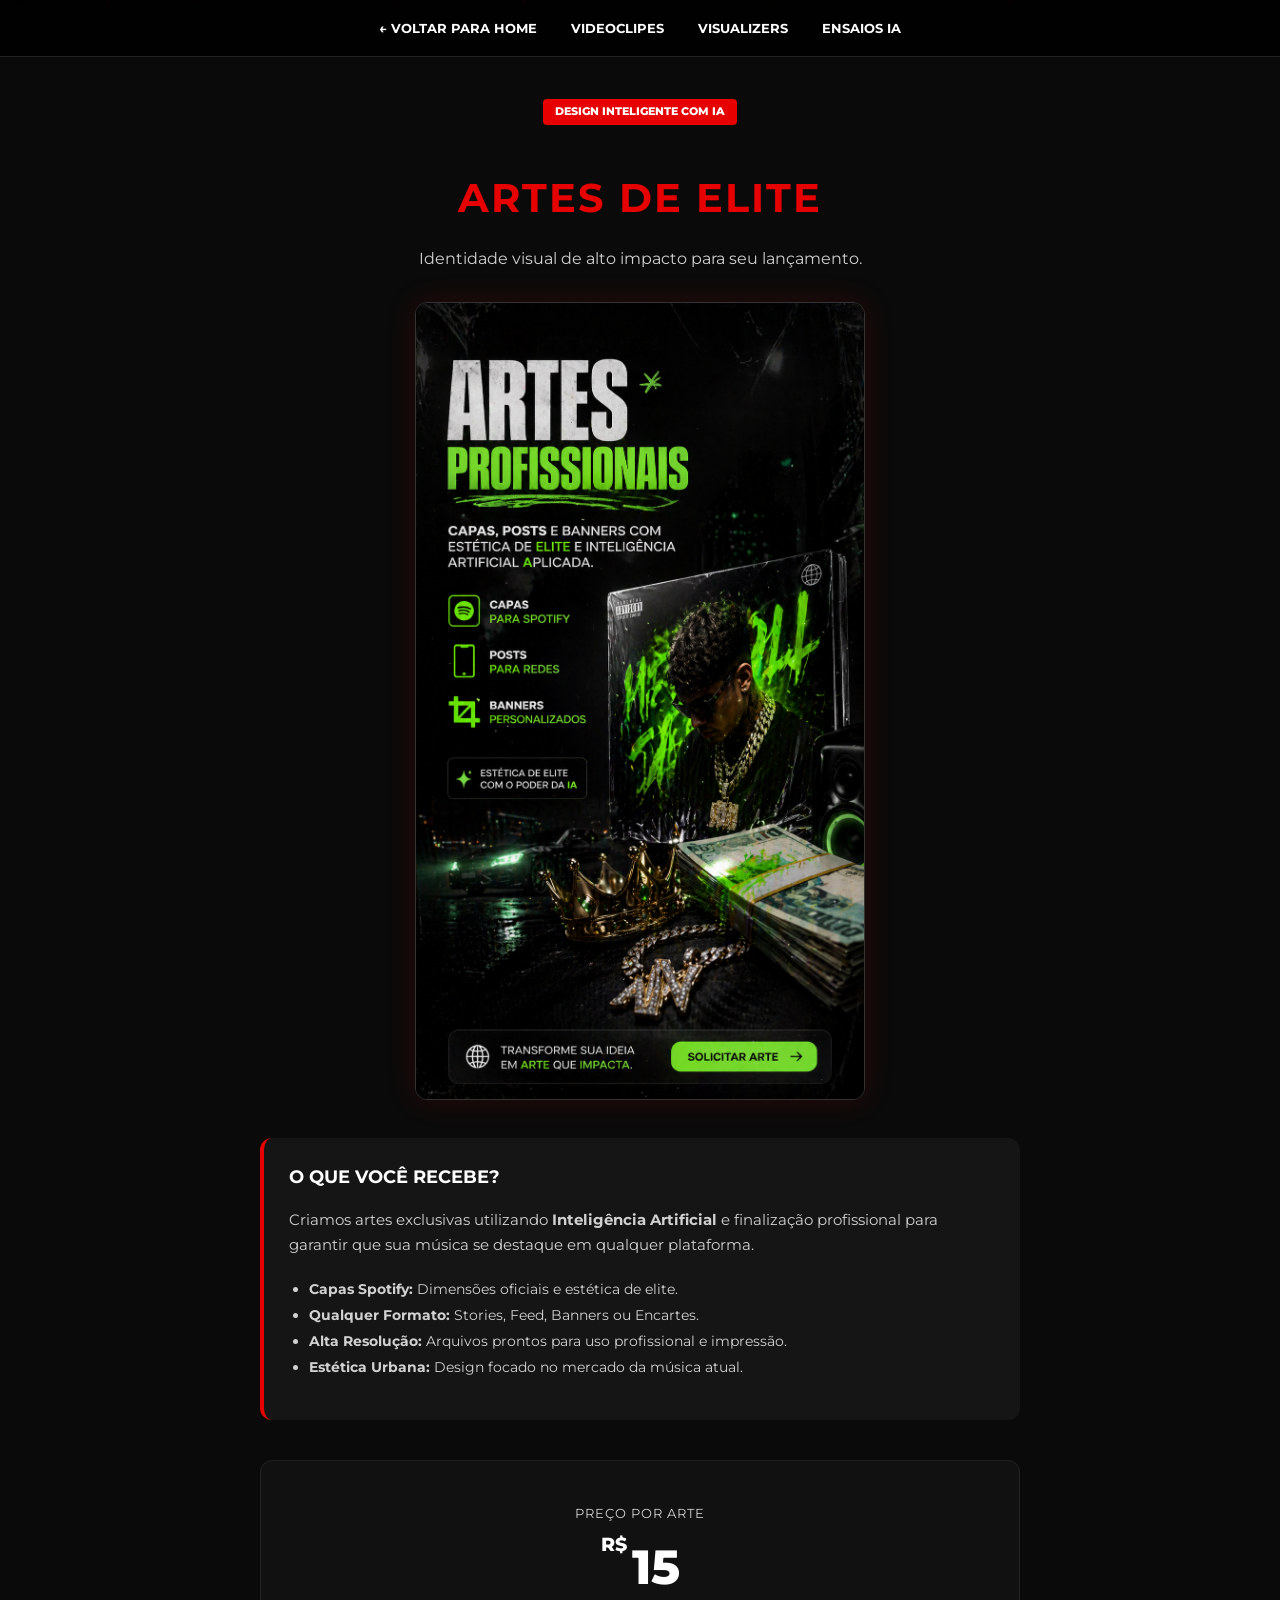
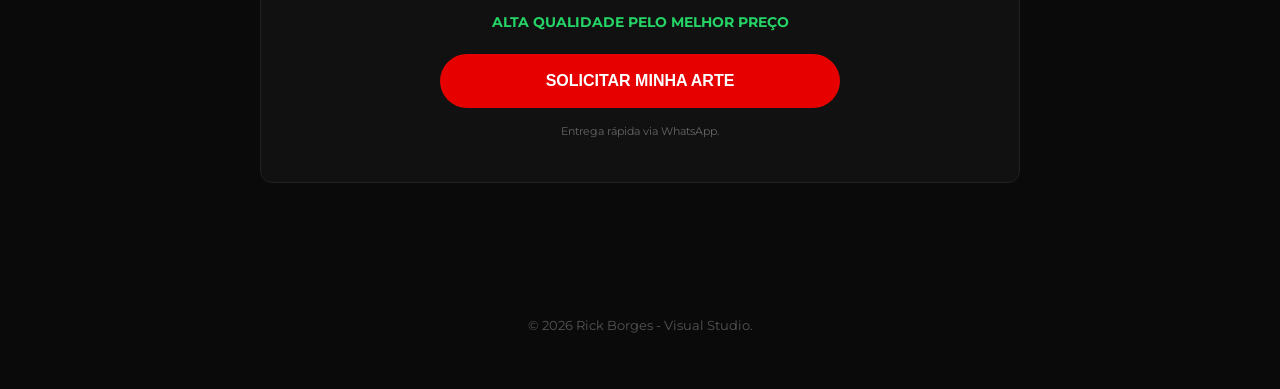
==== artes-elite.html @ 5bdfc6e2 "Add files via upload" ====
<!DOCTYPE html>
<html lang="pt-br">
<head>
    <meta charset="UTF-8">
    <meta name="viewport" content="width=device-width, initial-scale=1.0">
    <title>Artes de Elite - Rick Borges</title>
    <link rel="stylesheet" href="style.css">
    <link href="https://fonts.googleapis.com/css2?family=Montserrat:wght@400;700;800&display=swap" rel="stylesheet">
    
    <script>
    !function(f,b,e,v,n,t,s)
    {if(f.fbq)return;n=f.fbq=function(){n.callMethod?
    n.callMethod.apply(n,arguments):n.queue.push(arguments)};
    if(!f._fbq)f._fbq=n;n.push=n;n.loaded=!0;n.version='2.0';
    n.queue=[];t=b.createElement(e);t.async=!0;
    t.src=v;s=b.getElementsByTagName(e)[0];
    s.parentNode.insertBefore(t,s)}(window, document,'script',
    'https://connect.facebook.net/en_US/fbevents.js');
    fbq('init', '831647356068561');
    fbq('track', 'PageView');
    </script>

    <style>
        .landing-container {
            text-align: center;
            padding: 40px 20px;
            max-width: 800px;
            margin: 0 auto;
        }

        .image-showcase {
            margin: 0 auto 30px;
            max-width: 450px;
        }

        .image-showcase img {
            width: 100%;
            border-radius: 12px;
            border: 1px solid #333;
            box-shadow: 0 0 30px rgba(230,0,0,0.15);
        }

        .highlight-tag {
            display: inline-block;
            background: var(--accent-color);
            color: white;
            padding: 4px 12px;
            border-radius: 4px;
            font-size: 0.7rem;
            font-weight: 800;
            margin-bottom: 15px;
            text-transform: uppercase;
        }

        .content-box {
            text-align: left;
            background: var(--surface-color);
            padding: 25px;
            border-radius: 12px;
            border-left: 4px solid var(--accent-color);
        }

        @media (max-width: 768px) {
            .image-showcase { max-width: 300px; }
            .landing-container { padding: 20px 15px; }
        }
    </style>
</head>
<body>

    <div id="particle-container"></div>

    <nav>
        <a href="index.html">← Voltar para Home</a>
        <a href="videoclipes.html">Videoclipes</a>
        <a href="visualizers.html">Visualizers</a>
        <a href="ensaios-ia.html">Ensaios IA</a>
    </nav>

    <main class="landing-container">
        
        <span class="highlight-tag">Design Inteligente com IA</span>
        <h1 style="color: var(--accent-color); font-size: 2.5rem; text-transform: uppercase; letter-spacing: 2px; margin-bottom: 10px;">Artes de Elite</h1>
        <p style="color: var(--secondary-text-color); font-size: 1rem; margin-bottom: 30px;">Identidade visual de alto impacto para seu lançamento.</p>

        <div class="image-showcase">
            <img src="img2.png" alt="Exemplo de Arte Profissional">
        </div>

        <div class="content-box">
            <h3 style="margin-top: 0; font-size: 1.1rem; text-transform: uppercase;">O que você recebe?</h3>
            
            <p style="color: var(--secondary-text-color); font-size: 0.95rem; line-height: 1.6; margin-bottom: 20px;">
                Criamos artes exclusivas utilizando <strong>Inteligência Artificial</strong> e finalização profissional para garantir que sua música se destaque em qualquer plataforma.
            </p>

            <ul style="color: var(--secondary-text-color); padding-left: 20px; font-size: 0.9rem; line-height: 1.8;">
                <li><strong>Capas Spotify:</strong> Dimensões oficiais e estética de elite.</li>
                <li><strong>Qualquer Formato:</strong> Stories, Feed, Banners ou Encartes.</li>
                <li><strong>Alta Resolução:</strong> Arquivos prontos para uso profissional e impressão.</li>
                <li><strong>Estética Urbana:</strong> Design focado no mercado da música atual.</li>
            </ul>
        </div>

        <div style="margin-top: 40px; background: rgba(255,255,255,0.03); padding: 30px; border-radius: 12px; border: 1px solid #222;">
            <p style="text-transform: uppercase; letter-spacing: 1px; font-size: 0.8rem; color: var(--secondary-text-color); margin-bottom: 5px;">Preço por Arte</p>
            <div style="font-size: 3rem; font-weight: 800; color: #fff; margin-bottom: 5px;">
                <span style="font-size: 1.2rem; vertical-align: top; margin-right: 5px;">R$</span>15
            </div>
            <p style="color: var(--whatsapp-color); font-weight: 700; font-size: 0.9rem; margin-top: 0;">ALTA QUALIDADE PELO MELHOR PREÇO</p>
            
            <button onclick="trackWpp('Olá Rick, quero solicitar uma Arte de Elite por R$ 15!')" class="btn-whatsapp" style="padding: 18px; font-size: 1rem; margin-top: 20px; width: 100%; max-width: 400px;">
                SOLICITAR MINHA ARTE
            </button>
            <p style="font-size: 0.7rem; color: #666; margin-top: 15px;">Entrega rápida via WhatsApp.</p>
        </div>

    </main>

    <footer style="margin-top: 40px; text-align: center; color: #555; font-size: 0.8rem;">
        <p>&copy; 2026 Rick Borges - Visual Studio.</p>
    </footer>

    <script>
        function trackWpp(mensagem) {
            const numero = "5533998544308";
            const url = "https://wa.me/" + numero + "?text=" + encodeURIComponent(mensagem);
            if (typeof fbq !== 'undefined') {
                fbq('track', 'Lead');
            }
            setTimeout(function() { window.open(url, '_blank'); }, 400); 
        }

        function createParticles() {
            const container = document.getElementById('particle-container');
            if (!container) return;
            for (let i = 0; i < 15; i++) {
                const p = document.createElement('div');
                p.className = 'particle';
                const size = Math.random() * 3 + 2 + 'px';
                p.style.width = size; p.style.height = size;
                p.style.left = Math.random() * 100 + 'vw';
                p.style.setProperty('--duration', Math.random() * 8 + 4 + 's');
                container.appendChild(p);
            }
        }
        createParticles();
    </script>
</body>
</html>
---- style.css ----
:root {
    --background-color: #0a0a0a;
    --surface-color: #151515;
    --primary-text-color: #ffffff;
    --secondary-text-color: #d1d1d1;
    --accent-color: #e60000;
    --whatsapp-color: #25d366;
    --border-radius: 12px;
    --transition: 0.3s ease-in-out;
}

/* 1. CORREÇÃO GLOBAL */
* {
    box-sizing: border-box;
}

body {
    font-family: 'Montserrat', sans-serif;
    background-color: var(--background-color);
    color: var(--primary-text-color);
    margin: 0; padding: 0;
    line-height: 1.6;
    scroll-behavior: smooth;
    overflow-x: hidden;
}

/* Menu de Navegação */
nav {
    background: rgba(0,0,0,0.9);
    padding: 15px 0;
    position: sticky;
    top: 0;
    z-index: 1000;
    border-bottom: 1px solid #222;
    text-align: center;
}

nav a {
    color: white;
    text-decoration: none;
    margin: 0 15px;
    font-weight: 700;
    text-transform: uppercase;
    font-size: 0.8rem;
    transition: var(--transition);
}

nav a:hover { color: var(--accent-color); }

/* Partículas */
#particle-container { position: fixed; top: 0; left: 0; width: 100%; height: 100%; z-index: -1; pointer-events: none; }
.particle { position: absolute; background: var(--accent-color); border-radius: 50%; opacity: 0.3; filter: blur(1px); animation: float-up var(--duration) linear infinite; }
@keyframes float-up { 0% { transform: translateY(110vh); opacity: 0; } 50% { opacity: 0.4; } 100% { transform: translateY(-10vh); opacity: 0; } }

/* WhatsApp Flutuante */
.wpp-floating { position: fixed; bottom: 25px; right: 25px; width: 60px; height: 60px; background-color: var(--whatsapp-color); border-radius: 50%; display: flex; align-items: center; justify-content: center; box-shadow: 0 4px 15px rgba(0,0,0,0.4); z-index: 999; animation: pulse-wpp 2s infinite; cursor: pointer; border: none; }
.wpp-floating svg { width: 35px; height: 35px; fill: white; }
@keyframes pulse-wpp { 0% { box-shadow: 0 0 0 0 rgba(37, 211, 102, 0.5); } 70% { box-shadow: 0 0 0 15px rgba(37, 211, 102, 0); } 100% { box-shadow: 0 0 0 0 rgba(37, 211, 102, 0); } }

/* Banner e Seções */
.banner { height: 35vh; background-image: url('banner.png'); background-size: cover; background-position: center; display: flex; align-items: center; justify-content: center; border-bottom: 2px solid var(--accent-color); }
.section-title { text-align: center; text-transform: uppercase; letter-spacing: 3px; margin: 40px 0; font-size: 1.8rem; }

/* AJUSTE NO GRID DE SERVIÇOS */
.services-grid { 
    display: grid; 
    /* Reduzimos o min-width para 220px para caberem os 4 em telas menores */
    grid-template-columns: repeat(auto-fit, minmax(220px, 1fr)); 
    gap: 20px; 
    max-width: 1300px; /* Aumentamos um pouco a largura máxima do container */
    margin: 0 auto; 
    padding: 0 20px; 
}

.service-card { 
    background-color: var(--surface-color); 
    border: 1px solid #222; 
    border-radius: var(--border-radius); 
    padding: 20px; 
    text-align: center; 
    transition: var(--transition);
    display: flex;
    flex-direction: column;
    justify-content: space-between;
}

.service-card:hover { transform: translateY(-8px); border-color: var(--accent-color); }
.service-card img { width: 100%; border-radius: 8px; margin-bottom: 15px; }
.service-card h3 { margin: 10px 0; font-size: 1.2rem; } /* Fonte um pouco menor para caber na linha */
.service-card p { color: var(--secondary-text-color); font-size: 0.85rem; margin-bottom: 20px; }

/* BOTÕES */
.btn-whatsapp { 
    background-color: var(--accent-color); 
    color: #fff; 
    padding: 12px 15px; 
    border-radius: 30px; 
    display: block; 
    font-weight: 800; 
    text-decoration: none; 
    text-transform: uppercase; 
    font-size: 0.75rem; /* Fonte levemente menor para garantir que não quebre linha no botão */
    border: none; 
    width: 100%; 
    max-width: 200px; 
    margin: 0 auto; 
    cursor: pointer;
    transition: transform 0.2s ease;
}

.btn-whatsapp:hover {
    transform: scale(1.05);
    filter: brightness(1.2);
}

/* Sobre */
.about-section { padding: 80px 15px; background-color: #0d0d0d; border-top: 1px solid #222; }
.about-container { max-width: 900px; margin: 0 auto; display: grid; grid-template-columns: 1fr 1.5fr; gap: 40px; align-items: center; }
.about-img { width: 100%; border-radius: var(--border-radius); border: 1px solid var(--accent-color); }
.about-text h2 { color: var(--accent-color); font-size: 2rem; }

footer { text-align: center; padding: 40px; color: #555; font-size: 0.8rem; }

/* RESPONSIVIDADE PARA CELULAR */
@media (max-width: 768px) { 
    .services-grid {
        grid-template-columns: 1fr; /* No celular, fica um embaixo do outro */
        max-width: 400px;
    }
    .about-container { grid-template-columns: 1fr; text-align: center; } 
    .about-img { max-width: 250px; margin: 0 auto; } 
}
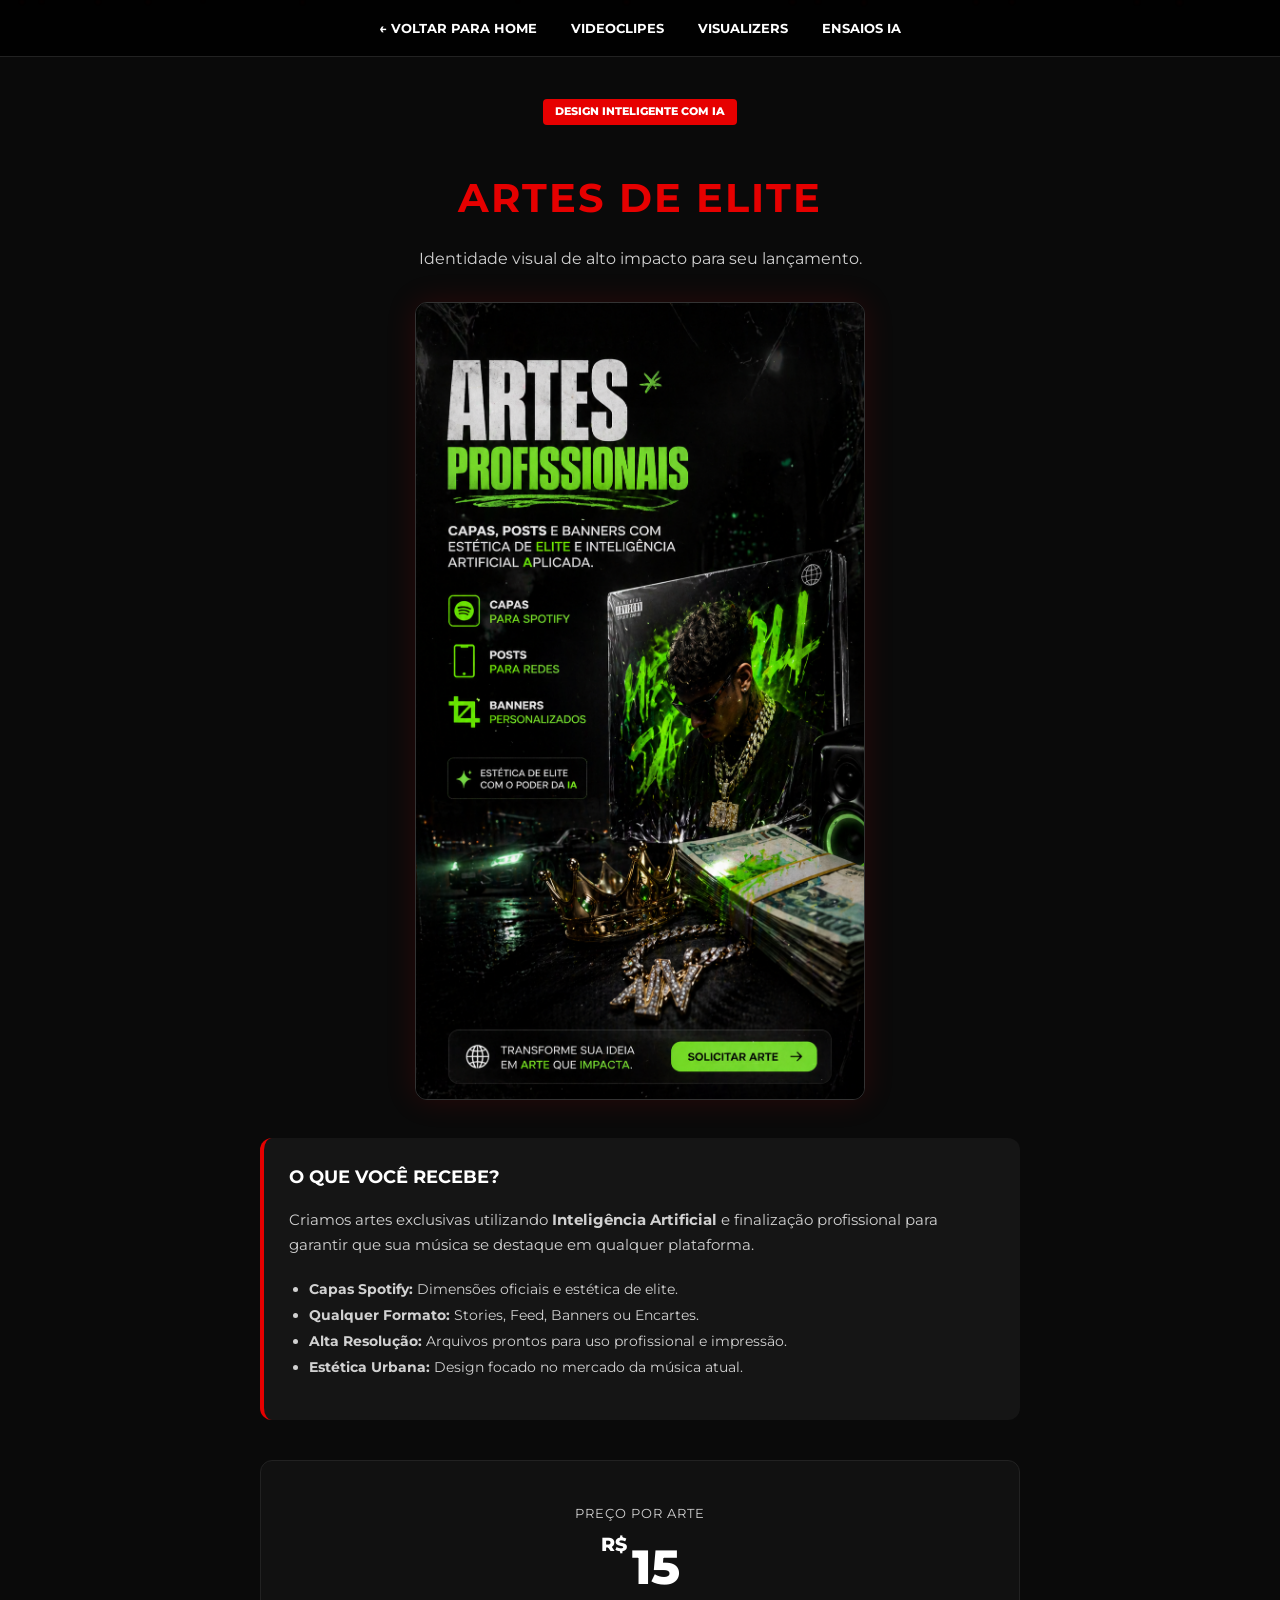
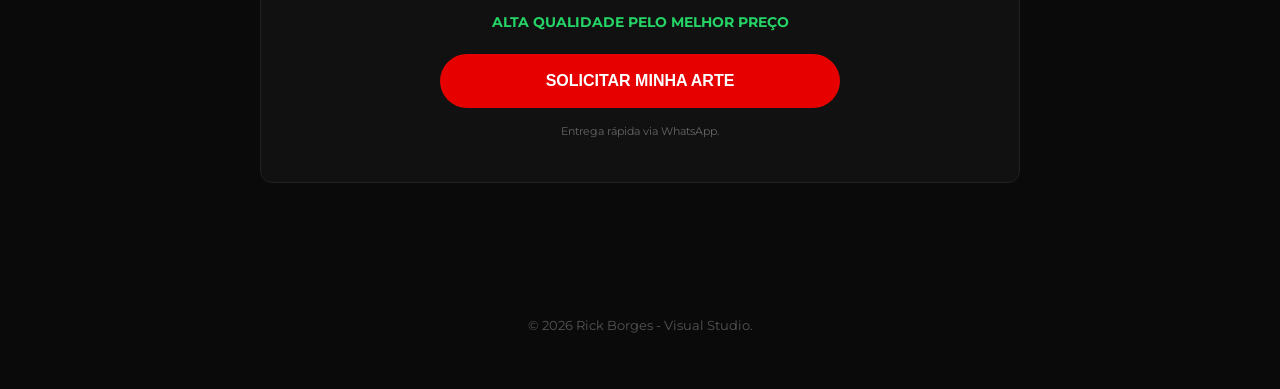
==== commit fb652068: "Add files via upload" ====
--- a/artes-elite.html
+++ b/artes-elite.html
@@ -6,7 +6,8 @@
     <title>Artes de Elite - Rick Borges</title>
     <link rel="stylesheet" href="style.css">
     <link href="https://fonts.googleapis.com/css2?family=Montserrat:wght@400;700;800&display=swap" rel="stylesheet">
-    
+    <link rel="icon" type="image/png" href="icon.png">
+<link rel="apple-touch-icon" href="icon.png">
     <script>
     !function(f,b,e,v,n,t,s)
     {if(f.fbq)return;n=f.fbq=function(){n.callMethod?
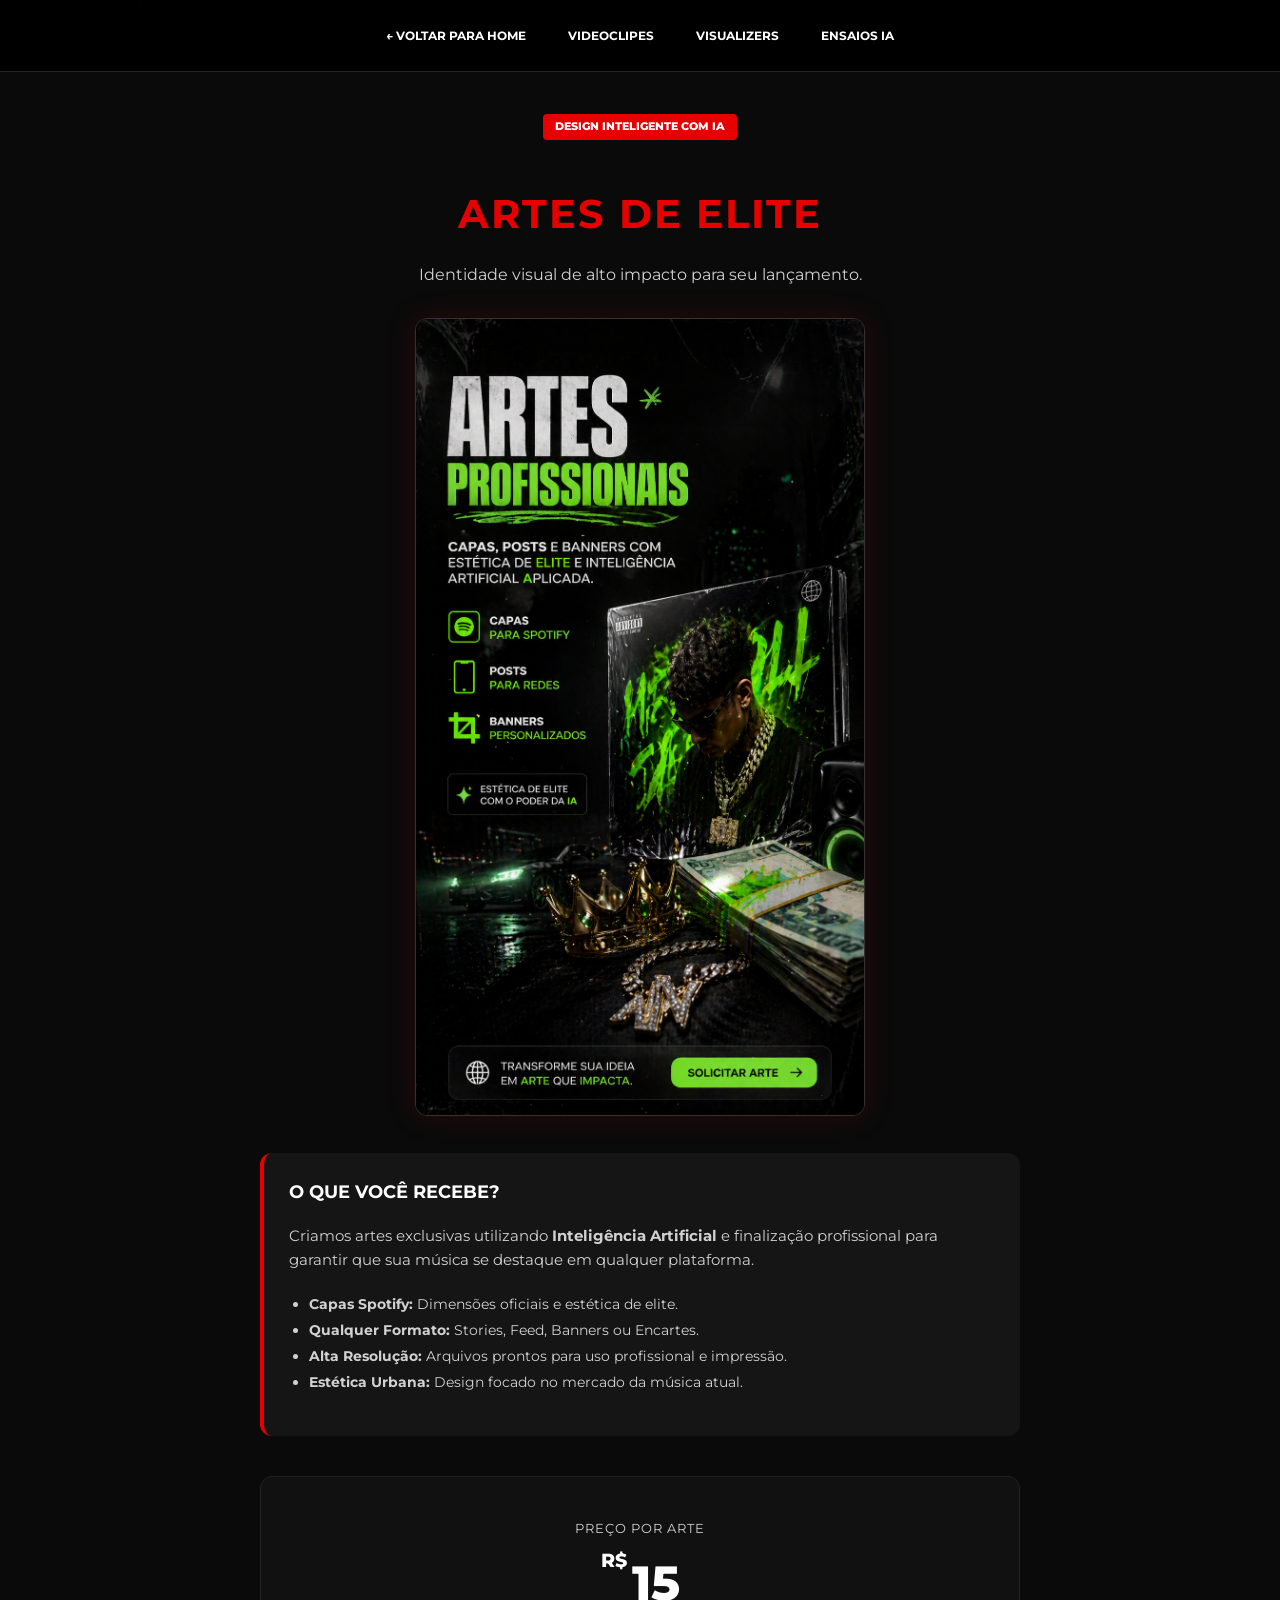
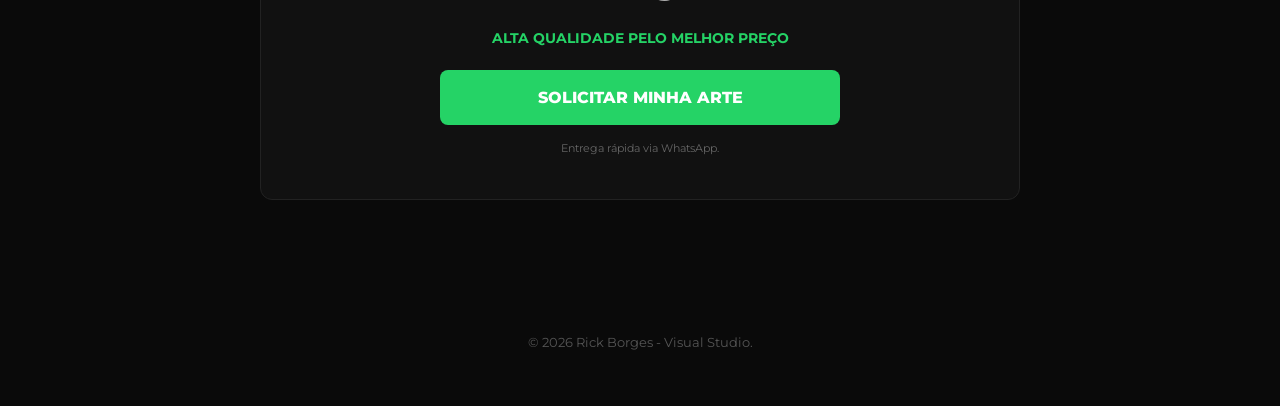
==== commit a7069f2f: "Add files via upload" ====
--- a/artes-elite.html
+++ b/artes-elite.html
@@ -7,7 +7,7 @@
     <link rel="stylesheet" href="style.css">
     <link href="https://fonts.googleapis.com/css2?family=Montserrat:wght@400;700;800&display=swap" rel="stylesheet">
     <link rel="icon" type="image/png" href="icon.png">
-<link rel="apple-touch-icon" href="icon.png">
+    <link rel="apple-touch-icon" href="icon.png">
     <script>
     !function(f,b,e,v,n,t,s)
     {if(f.fbq)return;n=f.fbq=function(){n.callMethod?
@@ -110,7 +110,7 @@
             </div>
             <p style="color: var(--whatsapp-color); font-weight: 700; font-size: 0.9rem; margin-top: 0;">ALTA QUALIDADE PELO MELHOR PREÇO</p>
             
-            <button onclick="trackWpp('Olá Rick, quero solicitar uma Arte de Elite por R$ 15!')" class="btn-whatsapp" style="padding: 18px; font-size: 1rem; margin-top: 20px; width: 100%; max-width: 400px;">
+            <button onclick="trackWpp('Olá Rick! Vi os detalhes das Artes de Elite no site e quero solicitar uma para o meu projeto.')" class="btn-whatsapp" style="padding: 18px; font-size: 1rem; margin-top: 20px; width: 100%; max-width: 400px; font-weight: 800; cursor: pointer; border-radius: 8px; border: none; background-color: var(--whatsapp-color); color: white; font-family: 'Montserrat', sans-serif;">
                 SOLICITAR MINHA ARTE
             </button>
             <p style="font-size: 0.7rem; color: #666; margin-top: 15px;">Entrega rápida via WhatsApp.</p>
--- a/style.css
+++ b/style.css
@@ -24,28 +24,43 @@
     overflow-x: hidden;
 }
 
-/* Menu de Navegação */
-nav {
-    background: rgba(0,0,0,0.9);
-    padding: 15px 0;
+/* --- MENU DE NAVEGAÇÃO (UNIVERSAL PARA TODAS AS ABAS) --- */
+nav, .main-nav {
+    background: rgba(0,0,0,0.95);
+    padding: 15px 10px;
     position: sticky;
     top: 0;
     z-index: 1000;
     border-bottom: 1px solid #222;
+    display: flex;
+    flex-wrap: wrap;
+    justify-content: center;
+    gap: 10px;
+}
+
+nav a, .nav-link {
+    color: white;
+    text-decoration: none;
+    font-weight: 700;
+    text-transform: uppercase;
+    font-size: 0.75rem;
+    transition: var(--transition);
+    padding: 10px 15px;
+    border-radius: var(--border-radius);
+    border: 1px solid transparent;
     text-align: center;
 }
 
-nav a {
-    color: white;
-    text-decoration: none;
-    margin: 0 15px;
-    font-weight: 700;
-    text-transform: uppercase;
-    font-size: 0.8rem;
-    transition: var(--transition);
+nav a:hover, .nav-link:hover { 
+    color: var(--accent-color); 
 }
 
-nav a:hover { color: var(--accent-color); }
+/* Estado Ativo e Destaques */
+nav a.active, .nav-link.active { 
+    background: rgba(230, 0, 0, 0.1); 
+    color: var(--accent-color);
+    border: 1px solid var(--accent-color);
+}
 
 /* Partículas */
 #particle-container { position: fixed; top: 0; left: 0; width: 100%; height: 100%; z-index: -1; pointer-events: none; }
@@ -61,13 +76,12 @@
 .banner { height: 35vh; background-image: url('banner.png'); background-size: cover; background-position: center; display: flex; align-items: center; justify-content: center; border-bottom: 2px solid var(--accent-color); }
 .section-title { text-align: center; text-transform: uppercase; letter-spacing: 3px; margin: 40px 0; font-size: 1.8rem; }
 
-/* AJUSTE NO GRID DE SERVIÇOS */
+/* Grid de Serviços */
 .services-grid { 
     display: grid; 
-    /* Reduzimos o min-width para 220px para caberem os 4 em telas menores */
     grid-template-columns: repeat(auto-fit, minmax(220px, 1fr)); 
     gap: 20px; 
-    max-width: 1300px; /* Aumentamos um pouco a largura máxima do container */
+    max-width: 1300px; 
     margin: 0 auto; 
     padding: 0 20px; 
 }
@@ -86,10 +100,10 @@
 
 .service-card:hover { transform: translateY(-8px); border-color: var(--accent-color); }
 .service-card img { width: 100%; border-radius: 8px; margin-bottom: 15px; }
-.service-card h3 { margin: 10px 0; font-size: 1.2rem; } /* Fonte um pouco menor para caber na linha */
+.service-card h3 { margin: 10px 0; font-size: 1.2rem; } 
 .service-card p { color: var(--secondary-text-color); font-size: 0.85rem; margin-bottom: 20px; }
 
-/* BOTÕES */
+/* Botões de Serviço */
 .btn-whatsapp { 
     background-color: var(--accent-color); 
     color: #fff; 
@@ -99,18 +113,13 @@
     font-weight: 800; 
     text-decoration: none; 
     text-transform: uppercase; 
-    font-size: 0.75rem; /* Fonte levemente menor para garantir que não quebre linha no botão */
+    font-size: 0.75rem; 
     border: none; 
     width: 100%; 
     max-width: 200px; 
     margin: 0 auto; 
     cursor: pointer;
     transition: transform 0.2s ease;
-}
-
-.btn-whatsapp:hover {
-    transform: scale(1.05);
-    filter: brightness(1.2);
 }
 
 /* Sobre */
@@ -121,12 +130,23 @@
 
 footer { text-align: center; padding: 40px; color: #555; font-size: 0.8rem; }
 
-/* RESPONSIVIDADE PARA CELULAR */
+/* --- RESPONSIVIDADE (CELULAR) --- */
 @media (max-width: 768px) { 
-    .services-grid {
-        grid-template-columns: 1fr; /* No celular, fica um embaixo do outro */
-        max-width: 400px;
+    nav, .main-nav {
+        display: grid;
+        grid-template-columns: 1fr 1fr;
+        gap: 8px;
+        padding: 15px;
     }
+
+    nav a, .nav-link {
+        background: #111;
+        border: 1px solid #222;
+        font-size: 0.7rem;
+        padding: 12px 5px;
+    }
+
+    .services-grid { grid-template-columns: 1fr; max-width: 400px; }
     .about-container { grid-template-columns: 1fr; text-align: center; } 
     .about-img { max-width: 250px; margin: 0 auto; } 
 }
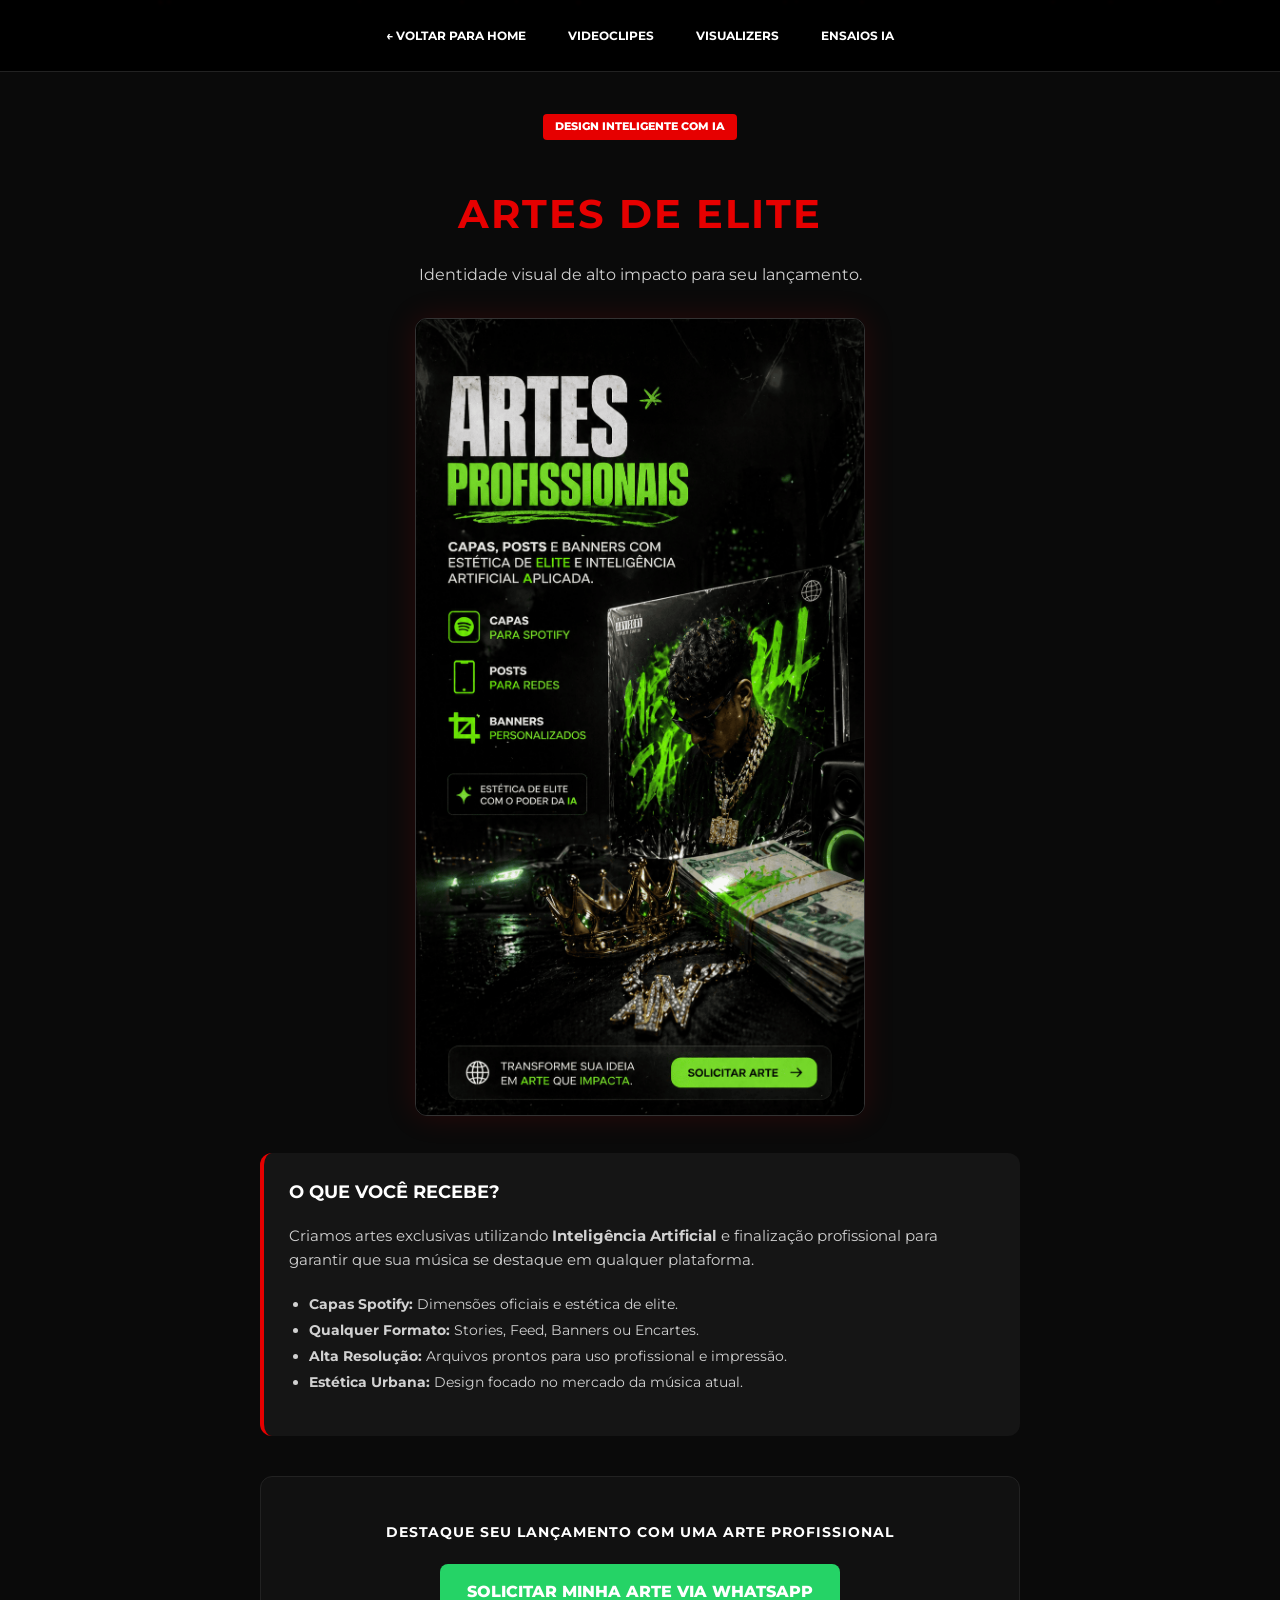
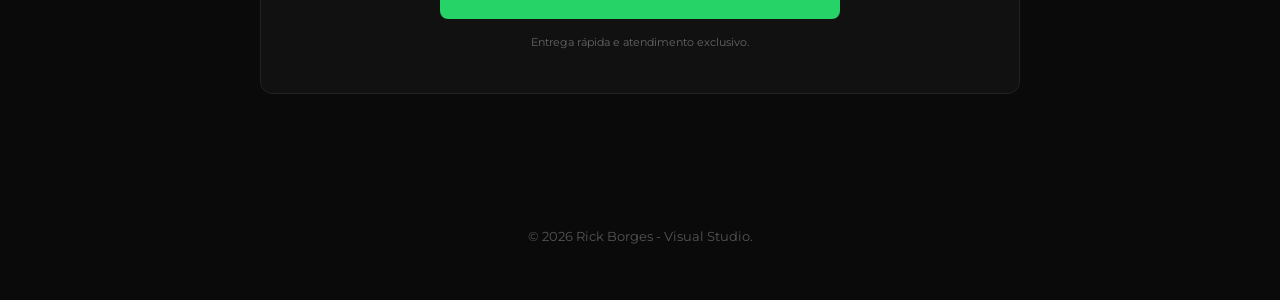
==== commit ca361f72: "Add files via upload" ====
--- a/artes-elite.html
+++ b/artes-elite.html
@@ -61,6 +61,25 @@
             border-left: 4px solid var(--accent-color);
         }
 
+        .btn-whatsapp {
+            padding: 18px;
+            font-size: 1rem;
+            margin-top: 20px;
+            width: 100%;
+            max-width: 400px;
+            font-weight: 800;
+            cursor: pointer;
+            border-radius: 8px;
+            border: none;
+            background-color: var(--whatsapp-color);
+            color: white;
+            font-family: 'Montserrat', sans-serif;
+            text-transform: uppercase;
+            transition: transform 0.2s;
+        }
+
+        .btn-whatsapp:hover { transform: scale(1.02); }
+
         @media (max-width: 768px) {
             .image-showcase { max-width: 300px; }
             .landing-container { padding: 20px 15px; }
@@ -104,16 +123,12 @@
         </div>
 
         <div style="margin-top: 40px; background: rgba(255,255,255,0.03); padding: 30px; border-radius: 12px; border: 1px solid #222;">
-            <p style="text-transform: uppercase; letter-spacing: 1px; font-size: 0.8rem; color: var(--secondary-text-color); margin-bottom: 5px;">Preço por Arte</p>
-            <div style="font-size: 3rem; font-weight: 800; color: #fff; margin-bottom: 5px;">
-                <span style="font-size: 1.2rem; vertical-align: top; margin-right: 5px;">R$</span>15
-            </div>
-            <p style="color: var(--whatsapp-color); font-weight: 700; font-size: 0.9rem; margin-top: 0;">ALTA QUALIDADE PELO MELHOR PREÇO</p>
+            <p style="text-transform: uppercase; letter-spacing: 1px; font-size: 0.9rem; color: #fff; margin-bottom: 10px; font-weight: 700;">Destaque seu lançamento com uma arte profissional</p>
             
-            <button onclick="trackWpp('Olá Rick! Vi os detalhes das Artes de Elite no site e quero solicitar uma para o meu projeto.')" class="btn-whatsapp" style="padding: 18px; font-size: 1rem; margin-top: 20px; width: 100%; max-width: 400px; font-weight: 800; cursor: pointer; border-radius: 8px; border: none; background-color: var(--whatsapp-color); color: white; font-family: 'Montserrat', sans-serif;">
-                SOLICITAR MINHA ARTE
+            <button onclick="trackWpp('Olá Rick! Vi os detalhes das Artes de Elite no site e gostaria de solicitar um orçamento para o meu projeto.')" class="btn-whatsapp">
+                SOLICITAR MINHA ARTE VIA WHATSAPP
             </button>
-            <p style="font-size: 0.7rem; color: #666; margin-top: 15px;">Entrega rápida via WhatsApp.</p>
+            <p style="font-size: 0.7rem; color: #666; margin-top: 15px;">Entrega rápida e atendimento exclusivo.</p>
         </div>
 
     </main>
